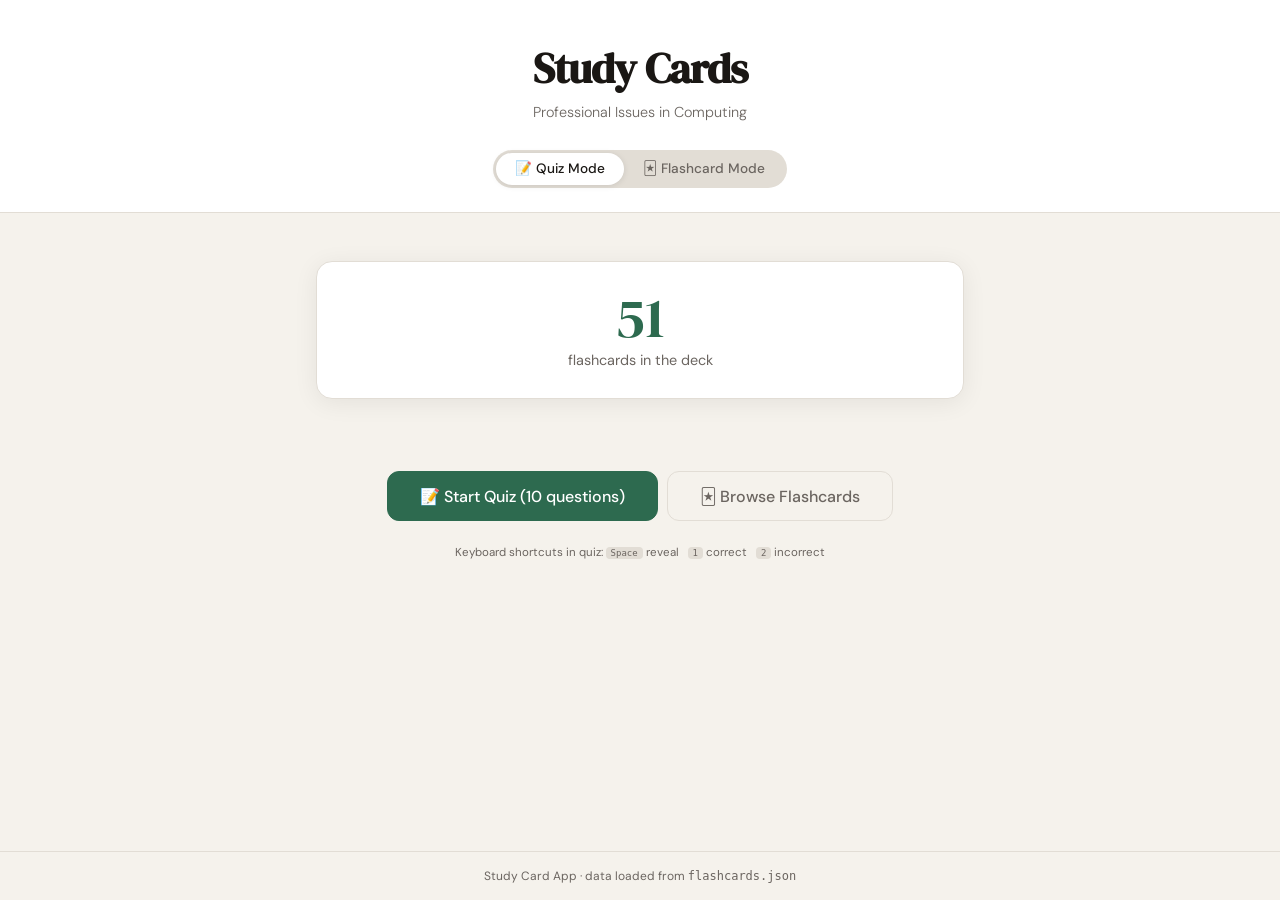
==== index.html @ 52b11f53 "Add files via upload First commit" ====
<!DOCTYPE html>
<html lang="en">
<head>
  <meta charset="UTF-8" />
  <meta name="viewport" content="width=device-width, initial-scale=1.0" />
  <title>Flashcard Study App</title>

  <!-- Our stylesheet -->
  <link rel="stylesheet" href="style.css" />
</head>
<body>

  <!-- ══════════════════════════════════════════════════════════
       HEADER
       Contains the app title and the Quiz / Flashcard mode toggle.
  ══════════════════════════════════════════════════════════ -->
  <header>
    <h1>Study Cards</h1>
    <p class="subtitle">Professional Issues in Computing</p>

    <!-- Mode toggle — switches between Quiz and Flashcard mode -->
    <div class="mode-toggle" role="group" aria-label="App mode">
      <button id="toggle-quiz" class="active" aria-pressed="true">📝 Quiz Mode</button>
      <button id="toggle-fc"   aria-pressed="false">🃏 Flashcard Mode</button>
    </div>
  </header>

  <!-- ══════════════════════════════════════════════════════════
       MAIN CONTENT AREA
       All screens live inside <main>. Only one is visible at a
       time — controlled by the "active" class in script.js.
  ══════════════════════════════════════════════════════════ -->
  <main>

    <!-- ─────────────────────────────────────────────────────────
         HOME SCREEN  (#home-screen)
         Shown when the app first loads.
    ───────────────────────────────────────────────────────── -->
    <section class="screen active" id="home-screen" aria-label="Home">

      <div class="home-screen">

        <!-- Deck info panel -->
        <div class="deck-info" id="deck-info">
          <div class="count" id="deck-count">…</div>
          <p>flashcards in the deck</p>
        </div>

        <!-- Last score (loaded from localStorage by script.js) -->
        <p class="last-score-banner" id="last-score" aria-live="polite"></p>

        <!-- Action buttons -->
        <div class="btn-row">
          <button class="btn btn-accent btn-lg" id="start-quiz-btn">
            📝 Start Quiz (10 questions)
          </button>
          <button class="btn btn-ghost btn-lg" id="browse-fc-btn">
            🃏 Browse Flashcards
          </button>
        </div>

        <!-- Keyboard shortcut legend (quiz mode) -->
        <p class="kbd-hint mt-3">
          Keyboard shortcuts in quiz:
          <kbd>Space</kbd> reveal &nbsp;
          <kbd>1</kbd> correct &nbsp;
          <kbd>2</kbd> incorrect
        </p>
      </div>

    </section><!-- /#home-screen -->


    <!-- ─────────────────────────────────────────────────────────
         QUIZ SCREEN  (#quiz-screen)
         Shown during an active quiz round.
    ───────────────────────────────────────────────────────── -->
    <section class="screen" id="quiz-screen" aria-label="Quiz">

      <!-- Progress bar -->
      <div class="progress-wrap" role="progressbar" aria-valuemin="0" aria-valuemax="100">
        <div class="progress-meta">
          <span id="progress-label">Question 1 of 10</span>
          <span>Q <strong id="question-num">1</strong></span>
        </div>
        <div class="progress-track">
          <div class="progress-fill" id="progress-fill"></div>
        </div>
      </div>

      <!-- Live score chips -->
      <div class="score-chips">
        <div class="chip correct">  ✓ <span id="correct-count">0</span>  correct</div>
        <div class="chip incorrect">✗ <span id="incorrect-count">0</span> incorrect</div>
      </div>

      <!-- Question card (not flippable — flip is for flashcard mode only) -->
      <div class="card-wrap quiz-card-wrap" aria-live="polite">
        <div class="card" id="quiz-card">
          <div class="card-face front">
            <span class="card-label">Question</span>
            <p class="card-text" id="quiz-card-text"></p>
          </div>
        </div>
      </div>

      <!-- Optional: user types their own answer before revealing -->
      <div class="answer-section">
        <textarea
          id="user-answer"
          placeholder="(Optional) type your answer here, then click Reveal…"
          aria-label="Your answer"
          rows="3"
        ></textarea>
      </div>

      <!-- Reveal answer button (hidden after reveal) -->
      <div class="btn-row mb-1">
        <button class="btn btn-warn btn-full" id="reveal-btn">
          💡 Reveal Answer &nbsp;<kbd>Space</kbd>
        </button>
      </div>

      <!-- Correct answer box (shown after reveal) -->
      <div class="revealed-answer" id="revealed-answer" aria-live="assertive">
        <strong>Correct Answer</strong>
        <span id="revealed-text"></span>
      </div>

      <!-- Judge buttons (shown after reveal) -->
      <div class="btn-row-judge hidden" id="judge-section">
        <button class="btn btn-correct" id="btn-correct">
          ✓ Correct &nbsp;<kbd>1</kbd>
        </button>
        <button class="btn btn-incorrect" id="btn-incorrect">
          ✗ Incorrect &nbsp;<kbd>2</kbd>
        </button>
      </div>

    </section><!-- /#quiz-screen -->


    <!-- ─────────────────────────────────────────────────────────
         RESULTS SCREEN  (#results-screen)
         Shown after the last question of a quiz round.
    ───────────────────────────────────────────────────────── -->
    <section class="screen results-screen" id="results-screen" aria-label="Results">

      <!-- Progress bar (fills to 100% on completion) -->
      <div class="progress-wrap">
        <div class="progress-meta">
          <span id="progress-label-results">Complete!</span>
        </div>
        <div class="progress-track">
          <div class="progress-fill" id="progress-fill-results" style="width:100%"></div>
        </div>
      </div>

      <h2>Quiz Complete 🎉</h2>

      <!-- Big score display -->
      <div class="big-score" id="big-score">—</div>
      <p class="pct" id="big-pct"></p>

      <!-- Breakdown grid -->
      <div class="results-breakdown">
        <div class="breakdown-item c">
          <div class="val" id="res-correct">—</div>
          <div class="lbl">Correct</div>
        </div>
        <div class="breakdown-item i">
          <div class="val" id="res-incorrect">—</div>
          <div class="lbl">Incorrect</div>
        </div>
      </div>

      <!-- Action buttons -->
      <div class="btn-row">
        <button class="btn btn-accent btn-lg" id="new-quiz-btn">🔄 Start New Quiz</button>
        <button class="btn btn-ghost"         id="go-home-btn"> 🏠 Home</button>
      </div>

    </section><!-- /#results-screen -->


    <!-- ─────────────────────────────────────────────────────────
         FLASHCARD SCREEN  (#fc-screen)
         Browse-all-cards study mode with flip animation.
    ───────────────────────────────────────────────────────── -->
    <section class="screen" id="fc-screen" aria-label="Flashcard browse">

      <!-- Counter + shuffle -->
      <div class="fc-nav">
        <span class="fc-counter" id="fc-counter">1 / …</span>
        <button class="btn btn-ghost" id="fc-shuffle">🔀 Shuffle</button>
      </div>

      <!-- Flippable card — click to flip (see CSS .card.flipped) -->
      <div class="card-wrap" id="fc-card-wrap" aria-label="Click card to flip">
        <div class="card" id="fc-card">

          <!-- FRONT: Question -->
          <div class="card-face front">
            <span class="card-label">Question</span>
            <p class="card-text" id="fc-question"></p>
            <p class="flip-hint">Click card to reveal answer</p>
          </div>

          <!-- BACK: Answer -->
          <div class="card-face back">
            <span class="card-label">Answer</span>
            <p class="card-text" id="fc-answer"></p>
          </div>

        </div>
      </div>

      <!-- Keyboard hint -->
      <p class="kbd-hint mb-1">
        <kbd>Space</kbd> flip &nbsp;
        <kbd>←</kbd> prev &nbsp;
        <kbd>→</kbd> next
      </p>

      <!-- Navigation buttons -->
      <div class="btn-row mt-2">
        <button class="btn btn-ghost"   id="fc-prev">← Prev</button>
        <button class="btn btn-primary" id="fc-next">Next →</button>
      </div>

      <div class="btn-row mt-2">
        <button class="btn btn-ghost" id="fc-home-btn">🏠 Back to Home</button>
      </div>

    </section><!-- /#fc-screen -->

  </main><!-- /main -->


  <!-- ══════════════════════════════════════════════════════════
       FOOTER
  ══════════════════════════════════════════════════════════ -->
  <footer>
    Study Card App · data loaded from <code>flashcards.json</code>
  </footer>

  <!-- Our JavaScript (loaded at the bottom so the DOM is ready) -->
  <script src="script.js"></script>

</body>
</html>
---- style.css ----
/* ============================================================
   FLASHCARD STUDY APP — STYLESHEET
   ------------------------------------------------------------
   To customise colours, edit the variables inside :root {}
   To change the font, swap the Google Fonts import URL and
   update the --font-main / --font-display variables.
   ============================================================ */

/* --- Google Fonts import --- */
@import url('https://fonts.googleapis.com/css2?family=DM+Serif+Display:ital@0;1&family=DM+Sans:wght@300;400;500;600&display=swap');

/* --- Design tokens (easy to customise) --- */
:root {
  --bg:           #f5f2ec;       /* warm off-white page background   */
  --surface:      #ffffff;       /* card / panel background           */
  --border:       #e2ddd5;       /* subtle border colour              */
  --ink:          #1a1714;       /* primary text                      */
  --ink-soft:     #6b6560;       /* secondary / muted text            */
  --accent:       #2d6a4f;       /* green — correct / primary action  */
  --accent-light: #d8f3dc;       /* light green tint                  */
  --danger:       #c1121f;       /* red — incorrect                   */
  --danger-light: #ffe5e5;       /* light red tint                    */
  --warn:         #e07a00;       /* amber — reveal answer             */
  --warn-light:   #fff3cd;       /* light amber tint                  */
  --shadow:       0 4px 24px rgba(0,0,0,0.07);
  --shadow-hover: 0 8px 32px rgba(0,0,0,0.13);
  --radius:       16px;
  --font-display: 'DM Serif Display', Georgia, serif;
  --font-main:    'DM Sans', system-ui, sans-serif;
  --transition:   0.2s ease;
}

/* --- Reset & base --- */
*, *::before, *::after { box-sizing: border-box; margin: 0; padding: 0; }

body {
  font-family: var(--font-main);
  background-color: var(--bg);
  color: var(--ink);
  min-height: 100vh;
  display: flex;
  flex-direction: column;
  align-items: center;
}

/* ============================================================
   HEADER
   ============================================================ */
header {
  width: 100%;
  text-align: center;
  padding: 2.5rem 1rem 1.5rem;
  border-bottom: 1px solid var(--border);
  background: var(--surface);
}

header h1 {
  font-family: var(--font-display);
  font-size: clamp(1.8rem, 4vw, 2.6rem);
  letter-spacing: -0.02em;
  color: var(--ink);
}

header p.subtitle {
  margin-top: 0.4rem;
  font-size: 0.9rem;
  color: var(--ink-soft);
  font-weight: 300;
}

/* ============================================================
   MODE TOGGLE
   ============================================================ */
.mode-toggle {
  display: flex;
  gap: 0;
  background: var(--border);
  border-radius: 99px;
  padding: 3px;
  margin: 1.8rem auto 0;
  width: fit-content;
}

.mode-toggle button {
  background: transparent;
  border: none;
  cursor: pointer;
  font-family: var(--font-main);
  font-size: 0.85rem;
  font-weight: 500;
  color: var(--ink-soft);
  padding: 0.45rem 1.2rem;
  border-radius: 99px;
  transition: background var(--transition), color var(--transition);
}

.mode-toggle button.active {
  background: var(--surface);
  color: var(--ink);
  box-shadow: 0 1px 6px rgba(0,0,0,0.1);
}

/* ============================================================
   MAIN WRAPPER
   ============================================================ */
main {
  width: 100%;
  max-width: 680px;
  padding: 2rem 1rem 4rem;
  flex: 1;
}

/* ============================================================
   SCREENS  (shown/hidden via JS)
   ============================================================ */
.screen { display: none; }
.screen.active { display: block; }

/* ============================================================
   HOME SCREEN
   ============================================================ */
.home-screen {
  text-align: center;
  padding-top: 1rem;
}

.home-screen .deck-info {
  background: var(--surface);
  border: 1px solid var(--border);
  border-radius: var(--radius);
  padding: 1.8rem 2rem;
  margin-bottom: 2rem;
  box-shadow: var(--shadow);
}

.home-screen .deck-info .count {
  font-family: var(--font-display);
  font-size: 3.5rem;
  color: var(--accent);
  line-height: 1;
}

.home-screen .deck-info p {
  color: var(--ink-soft);
  font-size: 0.9rem;
  margin-top: 0.3rem;
}

.last-score-banner {
  font-size: 0.85rem;
  color: var(--ink-soft);
  margin-bottom: 1.5rem;
  min-height: 1.2em;
}

.last-score-banner span {
  color: var(--accent);
  font-weight: 600;
}

/* ============================================================
   CARDS  (shared by quiz + flashcard mode)
   ============================================================ */
.card-wrap {
  perspective: 1200px;
  margin: 0 auto 1.5rem;
  min-height: 260px;
  cursor: pointer;  /* clickable only in flashcard mode */
}

/* Quiz mode cards are NOT meant to flip on click */
.quiz-card-wrap { cursor: default; }

.card {
  width: 100%;
  min-height: 260px;
  position: relative;
  transform-style: preserve-3d;
  transition: transform 0.5s cubic-bezier(0.4, 0, 0.2, 1);
  border-radius: var(--radius);
}

.card.flipped { transform: rotateY(180deg); }

.card-face {
  position: absolute;
  inset: 0;
  backface-visibility: hidden;
  -webkit-backface-visibility: hidden;
  background: var(--surface);
  border: 1px solid var(--border);
  border-radius: var(--radius);
  box-shadow: var(--shadow);
  display: flex;
  flex-direction: column;
  align-items: center;
  justify-content: center;
  padding: 2rem 2.5rem;
  text-align: center;
  transition: box-shadow var(--transition);
}

.card-wrap:hover .card-face { box-shadow: var(--shadow-hover); }

.card-face.back {
  transform: rotateY(180deg);
  background: var(--accent-light);
  border-color: #b7e4c7;
}

.card-label {
  font-size: 0.7rem;
  font-weight: 600;
  letter-spacing: 0.12em;
  text-transform: uppercase;
  color: var(--ink-soft);
  margin-bottom: 1rem;
}

.card-face.back .card-label { color: var(--accent); }

.card-text {
  font-family: var(--font-display);
  font-size: clamp(1.1rem, 2.5vw, 1.4rem);
  line-height: 1.5;
  color: var(--ink);
}

.card-face.back .card-text { color: #1b4332; }

/* Flip hint (flashcard mode only) */
.flip-hint {
  margin-top: 1rem;
  font-size: 0.75rem;
  color: var(--ink-soft);
  opacity: 0.7;
}

/* ============================================================
   PROGRESS BAR
   ============================================================ */
.progress-wrap {
  margin-bottom: 1.2rem;
}

.progress-meta {
  display: flex;
  justify-content: space-between;
  font-size: 0.78rem;
  color: var(--ink-soft);
  margin-bottom: 0.4rem;
}

.progress-track {
  height: 6px;
  background: var(--border);
  border-radius: 99px;
  overflow: hidden;
}

.progress-fill {
  height: 100%;
  background: var(--accent);
  border-radius: 99px;
  transition: width 0.4s ease;
  width: 0%;
}

/* ============================================================
   SCORE CHIPS (correct / incorrect counters during quiz)
   ============================================================ */
.score-chips {
  display: flex;
  gap: 0.6rem;
  justify-content: center;
  margin-bottom: 1.2rem;
}

.chip {
  font-size: 0.78rem;
  font-weight: 600;
  padding: 0.3rem 0.9rem;
  border-radius: 99px;
  display: flex;
  align-items: center;
  gap: 0.35rem;
}

.chip.correct  { background: var(--accent-light); color: var(--accent); }
.chip.incorrect { background: var(--danger-light); color: var(--danger); }

/* ============================================================
   ANSWER INPUT  (quiz mode)
   ============================================================ */
.answer-section {
  margin-bottom: 1rem;
}

.answer-section textarea {
  width: 100%;
  padding: 0.9rem 1rem;
  font-family: var(--font-main);
  font-size: 0.95rem;
  border: 1px solid var(--border);
  border-radius: 10px;
  background: var(--surface);
  color: var(--ink);
  resize: none;
  outline: none;
  transition: border-color var(--transition), box-shadow var(--transition);
  min-height: 80px;
}

.answer-section textarea:focus {
  border-color: var(--accent);
  box-shadow: 0 0 0 3px rgba(45,106,79,0.1);
}

/* ============================================================
   BUTTON STYLES
   ============================================================ */
.btn {
  display: inline-flex;
  align-items: center;
  justify-content: center;
  gap: 0.4rem;
  cursor: pointer;
  font-family: var(--font-main);
  font-size: 0.9rem;
  font-weight: 500;
  padding: 0.7rem 1.4rem;
  border-radius: 10px;
  border: 1px solid transparent;
  transition: background var(--transition), transform var(--transition),
              box-shadow var(--transition), opacity var(--transition);
}

.btn:active { transform: scale(0.97); }

.btn-primary {
  background: var(--ink);
  color: #fff;
  border-color: var(--ink);
}
.btn-primary:hover { background: #333; }

.btn-accent {
  background: var(--accent);
  color: #fff;
  border-color: var(--accent);
}
.btn-accent:hover { background: #235e42; }

.btn-correct {
  background: var(--accent-light);
  color: var(--accent);
  border-color: #b7e4c7;
}
.btn-correct:hover { background: #b7e4c7; }

.btn-incorrect {
  background: var(--danger-light);
  color: var(--danger);
  border-color: #f5c6c8;
}
.btn-incorrect:hover { background: #f5c6c8; }

.btn-warn {
  background: var(--warn-light);
  color: var(--warn);
  border-color: #ffd69e;
}
.btn-warn:hover { background: #ffd69e; }

.btn-ghost {
  background: transparent;
  color: var(--ink-soft);
  border-color: var(--border);
}
.btn-ghost:hover { background: var(--border); color: var(--ink); }

.btn-lg {
  font-size: 1rem;
  padding: 0.85rem 2rem;
  border-radius: 12px;
}

/* Button row helpers */
.btn-row {
  display: flex;
  gap: 0.6rem;
  flex-wrap: wrap;
  justify-content: center;
}

.btn-row-judge {
  display: grid;
  grid-template-columns: 1fr 1fr;
  gap: 0.6rem;
}

/* Full width button util */
.btn-full { width: 100%; }

/* ============================================================
   QUIZ ANSWER REVEAL  (shown after Reveal Answer is clicked)
   ============================================================ */
.revealed-answer {
  background: var(--accent-light);
  border: 1px solid #b7e4c7;
  border-radius: 10px;
  padding: 1rem 1.2rem;
  margin-bottom: 1rem;
  font-size: 0.95rem;
  color: #1b4332;
  display: none;   /* shown via JS */
}

.revealed-answer strong {
  display: block;
  font-size: 0.7rem;
  letter-spacing: 0.1em;
  text-transform: uppercase;
  color: var(--accent);
  margin-bottom: 0.4rem;
}

/* Keyboard shortcut hint */
.kbd-hint {
  font-size: 0.72rem;
  color: var(--ink-soft);
  text-align: center;
  margin-top: 0.5rem;
}

kbd {
  background: var(--border);
  border-radius: 4px;
  padding: 1px 5px;
  font-family: monospace;
  font-size: 0.78em;
}

/* ============================================================
   RESULTS SCREEN
   ============================================================ */
.results-screen {
  text-align: center;
}

.results-screen h2 {
  font-family: var(--font-display);
  font-size: 2rem;
  margin-bottom: 0.5rem;
}

.results-screen .big-score {
  font-family: var(--font-display);
  font-size: clamp(3.5rem, 10vw, 5rem);
  color: var(--accent);
  line-height: 1;
  margin: 1rem 0 0.3rem;
}

.results-screen .big-score.low { color: var(--danger); }
.results-screen .big-score.mid { color: var(--warn); }

.results-screen .pct {
  font-size: 1.1rem;
  color: var(--ink-soft);
  margin-bottom: 2rem;
}

.results-breakdown {
  display: grid;
  grid-template-columns: 1fr 1fr;
  gap: 0.8rem;
  margin: 1.5rem 0 2rem;
}

.breakdown-item {
  background: var(--surface);
  border: 1px solid var(--border);
  border-radius: 12px;
  padding: 1.2rem;
  box-shadow: var(--shadow);
}

.breakdown-item .val {
  font-family: var(--font-display);
  font-size: 2rem;
}

.breakdown-item .lbl {
  font-size: 0.78rem;
  color: var(--ink-soft);
  margin-top: 0.2rem;
}

.breakdown-item.c .val { color: var(--accent); }
.breakdown-item.i .val { color: var(--danger); }

/* ============================================================
   FLASHCARD MODE
   ============================================================ */
.fc-nav {
  display: flex;
  align-items: center;
  justify-content: space-between;
  margin-bottom: 1rem;
}

.fc-counter {
  font-size: 0.85rem;
  color: var(--ink-soft);
}

/* ============================================================
   UTILITY
   ============================================================ */
.hidden { display: none !important; }

.text-center { text-align: center; }
.mt-1 { margin-top: 0.5rem; }
.mt-2 { margin-top: 1rem; }
.mt-3 { margin-top: 1.5rem; }
.mb-1 { margin-bottom: 0.5rem; }

/* ============================================================
   FOOTER
   ============================================================ */
footer {
  width: 100%;
  text-align: center;
  padding: 1rem;
  font-size: 0.75rem;
  color: var(--ink-soft);
  border-top: 1px solid var(--border);
}

/* ============================================================
   RESPONSIVE  — adjustments for small screens
   ============================================================ */
@media (max-width: 500px) {
  .card-face { padding: 1.5rem 1.2rem; }
  .btn-row-judge { grid-template-columns: 1fr; }
  header h1 { font-size: 1.5rem; }
}
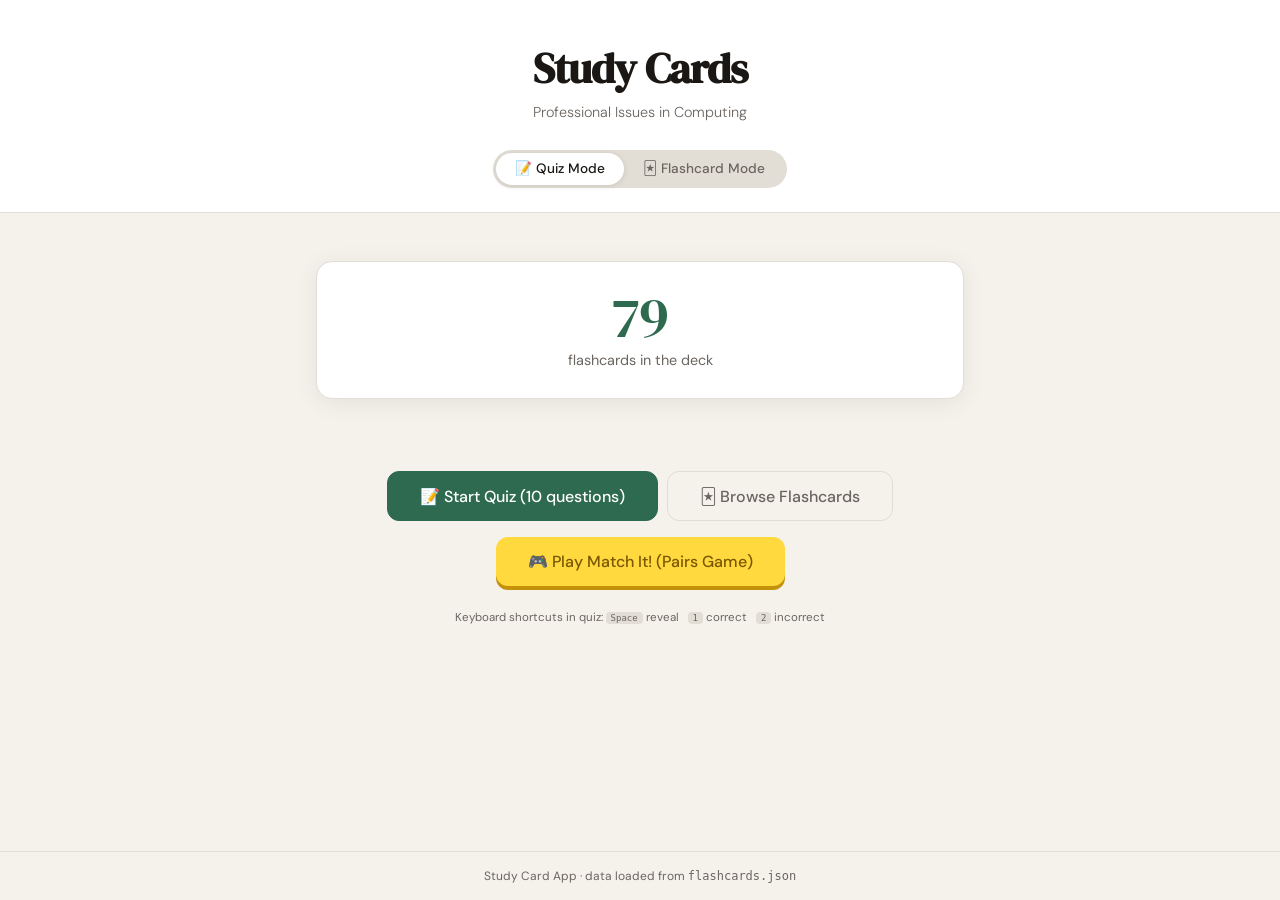
==== commit cac20900: "Update index.html" ====
--- a/index.html
+++ b/index.html
@@ -1,3 +1,4 @@
+
 <!DOCTYPE html>
 <html lang="en">
 <head>
@@ -59,6 +60,14 @@
           </button>
         </div>
 
+        <!-- Link to the matching pairs game -->
+        <div class="btn-row mt-2">
+          <a href="match.html" class="btn btn-lg"
+             style="background:#ffd93d;color:#7a5700;border:none;text-decoration:none;box-shadow:0 4px 0 #c4920a;">
+            🎮 Play Match It! (Pairs Game)
+          </a>
+        </div>
+
         <!-- Keyboard shortcut legend (quiz mode) -->
         <p class="kbd-hint mt-3">
           Keyboard shortcuts in quiz:
